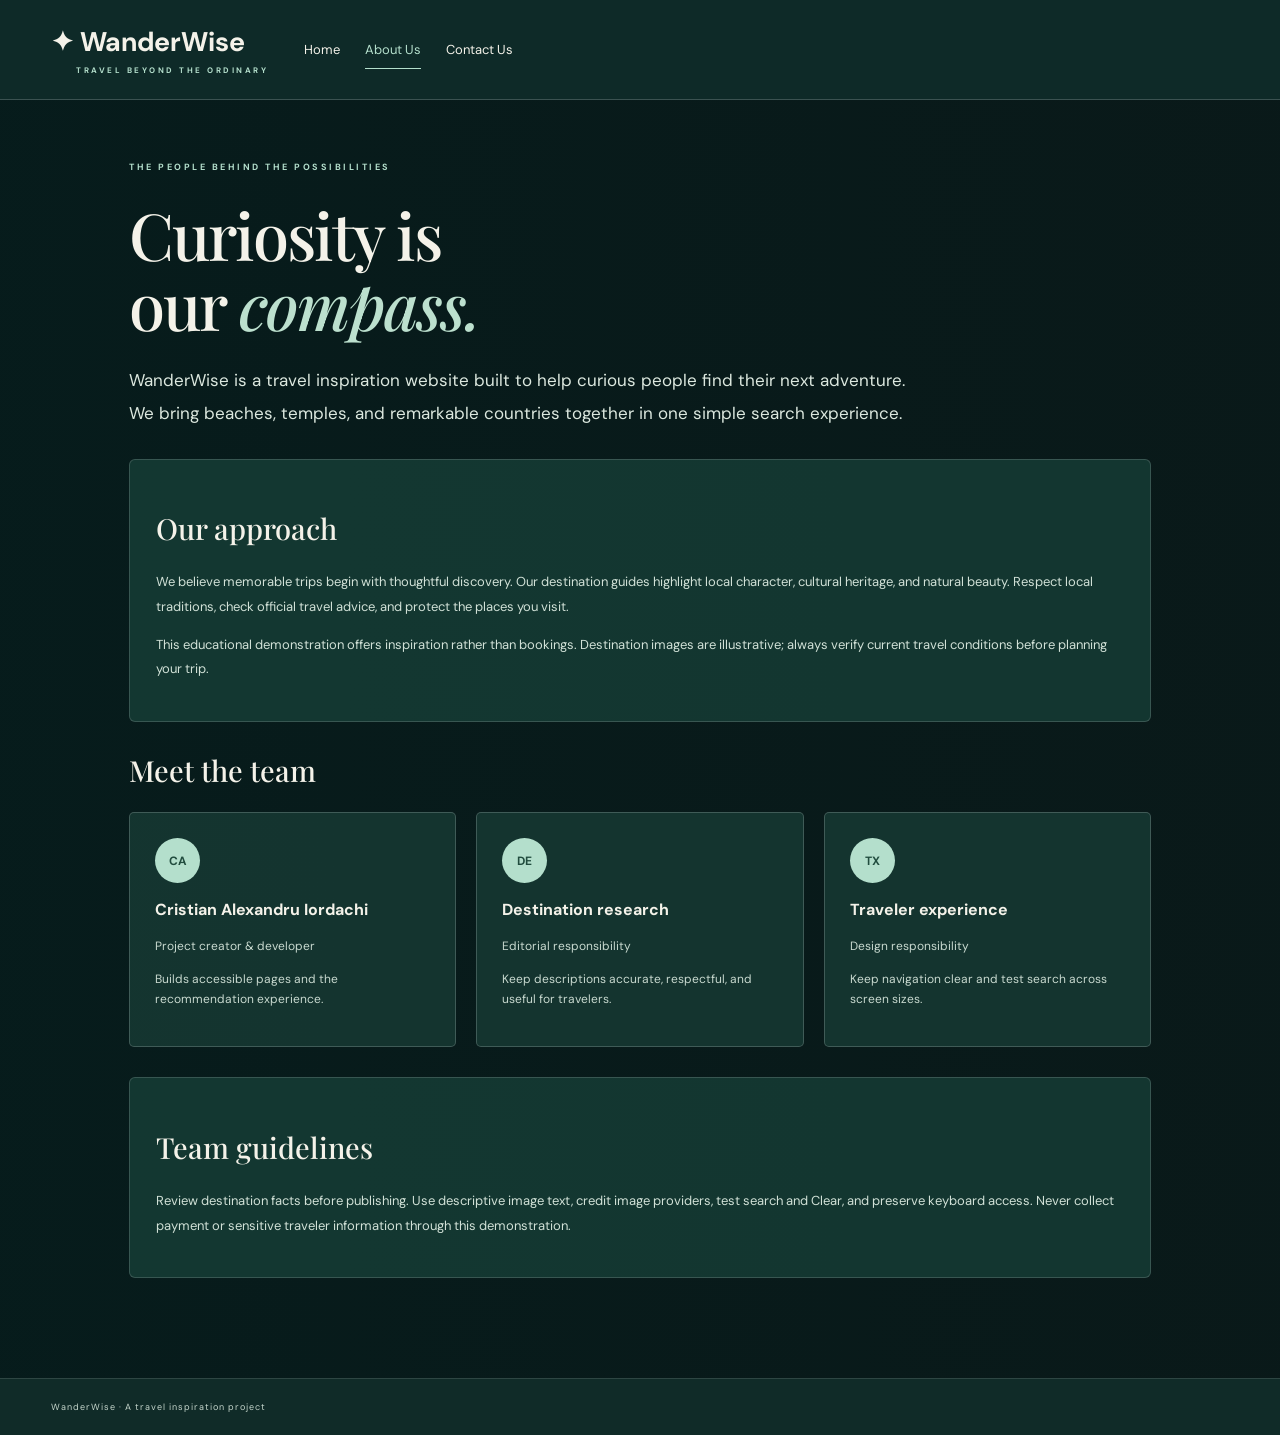
==== about.html @ 12a14944 "Add complete WanderWise travel recommendation website" ====
<!doctype html><html lang="en"><head><meta charset="UTF-8"><meta name="viewport" content="width=device-width,initial-scale=1"><title>About Us | WanderWise</title><link rel="stylesheet" href="styles.css"></head><body><nav aria-label="Main navigation"><a class="brand" href="index.html">✦ WanderWise<span>TRAVEL BEYOND THE ORDINARY</span></a><div class="links"><a href="index.html">Home</a><a aria-current="page" href="about.html">About Us</a><a href="contact.html">Contact Us</a></div></nav><main class="page"><p class="eyebrow">THE PEOPLE BEHIND THE POSSIBILITIES</p><h1>Curiosity is<br>our <em>compass.</em></h1><p class="lead">WanderWise is a travel inspiration website built to help curious people find their next adventure. We bring beaches, temples, and remarkable countries together in one simple search experience.</p><section class="glass"><h2>Our approach</h2><p>We believe memorable trips begin with thoughtful discovery. Our destination guides highlight local character, cultural heritage, and natural beauty. Respect local traditions, check official travel advice, and protect the places you visit.</p><p>This educational demonstration offers inspiration rather than bookings. Destination images are illustrative; always verify current travel conditions before planning your trip.</p></section><h2>Meet the team</h2><div class="team"><article><span class="avatar">CA</span><h3>Cristian Alexandru Iordachi</h3><p>Project creator & developer</p><p>Builds accessible pages and the recommendation experience.</p></article><article><span class="avatar">DE</span><h3>Destination research</h3><p>Editorial responsibility</p><p>Keep descriptions accurate, respectful, and useful for travelers.</p></article><article><span class="avatar">TX</span><h3>Traveler experience</h3><p>Design responsibility</p><p>Keep navigation clear and test search across screen sizes.</p></article></div><section class="glass"><h2>Team guidelines</h2><p>Review destination facts before publishing. Use descriptive image text, credit image providers, test search and Clear, and preserve keyboard access. Never collect payment or sensitive traveler information through this demonstration.</p></section></main><footer>WanderWise · A travel inspiration project</footer></body></html>
---- styles.css ----
@import url('https://fonts.googleapis.com/css2?family=DM+Sans:wght@400;500;600;700&family=Playfair+Display:ital,wght@0,500;0,600;1,500&display=swap');
:root{color-scheme:dark;--cream:#f4f2e9;--mint:#b4dfcc;--ink:#132e2b}*{box-sizing:border-box}html{scroll-behavior:smooth}body{margin:0;color:var(--cream);font-family:'DM Sans',sans-serif;background:linear-gradient(90deg,rgba(5,29,29,.88),rgba(5,29,29,.65)),url('https://images.unsplash.com/photo-1476514525535-07fb3b4ae5f1?auto=format&fit=crop&w=2000&q=85') center/cover fixed;min-height:100vh}a{color:inherit}nav{min-height:100px;padding:22px 4%;display:flex;align-items:center;gap:36px;border-bottom:1px solid #ffffff30;background:#102d2bd9}.brand{text-decoration:none;font-size:27px;font-weight:700;white-space:nowrap}.brand span{display:block;font-size:8px;letter-spacing:2.5px;margin:6px 0 0 25px;color:var(--mint)}.links{display:flex;gap:25px;white-space:nowrap}.links a{text-decoration:none;font-size:13px;padding:10px 0}.links a:hover,.links [aria-current]{color:var(--mint);border-bottom:1px solid var(--mint)}#search-form{margin-left:auto;display:flex;padding:5px;border:1px solid #ffffff45;background:#f6f5ed;border-radius:5px;gap:4px}input,textarea,button{font:inherit}#search-form input{width:210px;border:0;background:transparent;color:#203834;outline-offset:1px;padding:8px;font-size:12px}button{cursor:pointer;background:var(--mint);color:#153a31;border:0;border-radius:3px;font-size:12px;font-weight:700;padding:12px 15px}button:hover,.cta:hover{background:#d5f3e4}button.clear{background:transparent;color:#295b4e}button:focus-visible,a:focus-visible,input:focus-visible,textarea:focus-visible{outline:3px solid #eacb7b;outline-offset:4px}.layout{display:grid;grid-template-columns:1.05fr 1fr;min-height:calc(100vh - 150px)}.hero{padding:75px 9% 30px 8%;position:relative;display:flex;align-items:flex-start;flex-direction:column}.eyebrow{font-size:9px;font-weight:700;letter-spacing:2.5px;color:var(--mint);line-height:1.8}h1{font:500 clamp(45px,5.5vw,86px)/1.07 'Playfair Display',Georgia,serif;margin:25px 0;letter-spacing:-2px}h1 em{color:#bce0ce;font-weight:500}h2{font:500 29px/1.25 'Playfair Display',Georgia,serif}h3{font-size:16px}.intro{font-size:14px;line-height:1.9;max-width:390px;color:#e0e7df}.cta{margin-top:22px;background:var(--mint);color:#153a31;text-decoration:none;border-radius:3px;padding:16px 22px;font-size:12px;font-weight:700}.cta span{margin-left:25px}.hero-footer{margin-top:auto;padding-top:55px;display:flex;gap:25px;font-size:8px;letter-spacing:1.2px;color:#c9dbd2}.discovery{background:#0e2826b8;border-left:1px solid #ffffff20;padding:58px 8%;}.discovery h2{max-width:340px}.discovery>p:not(.eyebrow){font-size:12px;color:#c4d4ce;line-height:1.7}.chips{display:flex;flex-wrap:wrap;gap:8px;margin:25px 0}.chips button{background:#ffffff0c;border:1px solid #ffffff35;color:#d5e5dc;font-size:10px;padding:10px}.results{display:grid;gap:18px}.card{background:#f5f3eb;color:#153b33;border-radius:5px;overflow:hidden;box-shadow:0 8px 25px #0002}.card img{width:100%;height:160px;object-fit:cover;display:block}.card-body{padding:14px 18px}.card .tag{font-size:8px;letter-spacing:2px;color:#55746b}.card h3{font:500 22px 'Playfair Display',Georgia,serif;margin:6px 0}.card p{font-size:11px;line-height:1.7;margin:7px 0}.card .time{font-size:10px;border-top:1px solid #d4ded6;padding-top:8px;color:#507166}.empty{padding:25px;border:1px dashed #ffffff50;border-radius:5px;line-height:1.7;font-size:13px}.page{max-width:1150px;margin:auto;padding:50px 5% 70px}.page h1{font-size:65px}.lead{font-size:17px;line-height:1.9;max-width:800px;color:#dce8df}.glass{padding:26px;background:#163c36d9;border:1px solid #ffffff28;border-radius:6px;margin:30px 0}.glass p{font-size:13px;line-height:1.9;color:#d1e1d7}.team{display:grid;grid-template-columns:repeat(3,1fr);gap:20px}.team article{background:#173a34db;border:1px solid #ffffff30;border-radius:5px;padding:25px}.team p{font-size:12px;line-height:1.7;color:#c8d9cf}.avatar{display:grid;place-items:center;width:45px;height:45px;background:var(--mint);color:#214c3e;border-radius:50%;font-size:12px;font-weight:700}.contact-layout{display:grid;grid-template-columns:1fr 1fr;gap:60px}.contact-form{display:flex;flex-direction:column;gap:12px}.contact-form h2{margin-top:0}.contact-form input,.contact-form textarea{background:#fff9;color:#132e2b;border:1px solid #ffffff65;border-radius:3px;padding:12px;width:100%}.contact-form label{font-size:12px}.muted{font-size:12px;line-height:1.8;color:#b9d0c3}footer{padding:22px 4%;font-size:9px;letter-spacing:1px;background:#102b28;border-top:1px solid #ffffff20;color:#c4d5cb;display:flex;justify-content:space-between}.sr-only{position:absolute;width:1px;height:1px;padding:0;overflow:hidden;clip:rect(0,0,0,0);white-space:nowrap} @media(min-width:1500px){.card img{height:190px}}@media(max-width:1100px){nav{flex-wrap:wrap;gap:22px}#search-form{width:100%;margin:0}#search-form input{flex:1}.hero{padding-top:55px}.discovery{padding:40px 7%}}@media(max-width:700px){nav{padding:20px}.brand{font-size:23px}.links{gap:18px}.layout,.contact-layout{grid-template-columns:1fr}.hero{min-height:600px;padding:40px 7%}.hero h1{font-size:62px}.discovery{border-left:0;border-top:1px solid #ffffff30;padding:35px 7%}.team{grid-template-columns:1fr}.page h1{font-size:52px}.contact-layout{gap:0}.contact-layout a{overflow-wrap:anywhere}footer span{display:none}}
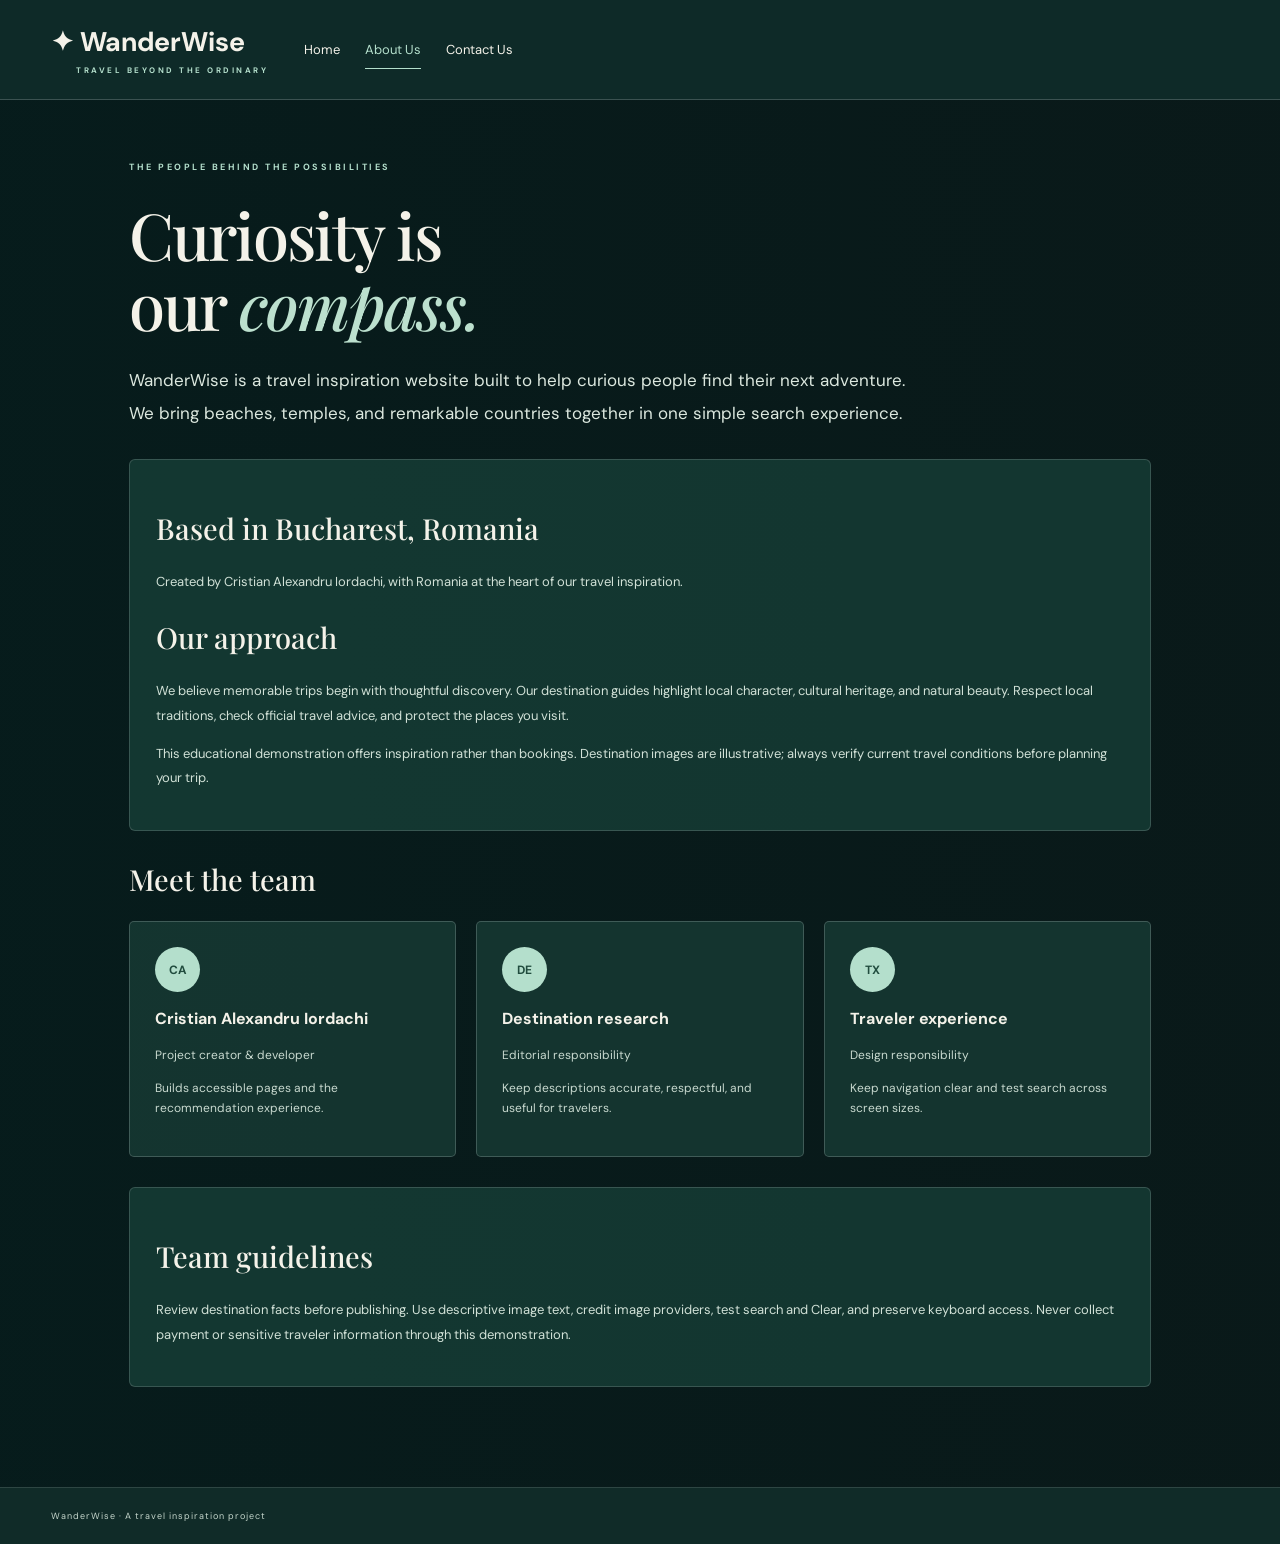
==== commit 5a8b0b42: "Personalize for Romania and feature Galati" ====
--- a/about.html
+++ b/about.html
@@ -1 +1 @@
-<!doctype html><html lang="en"><head><meta charset="UTF-8"><meta name="viewport" content="width=device-width,initial-scale=1"><title>About Us | WanderWise</title><link rel="stylesheet" href="styles.css"></head><body><nav aria-label="Main navigation"><a class="brand" href="index.html">✦ WanderWise<span>TRAVEL BEYOND THE ORDINARY</span></a><div class="links"><a href="index.html">Home</a><a aria-current="page" href="about.html">About Us</a><a href="contact.html">Contact Us</a></div></nav><main class="page"><p class="eyebrow">THE PEOPLE BEHIND THE POSSIBILITIES</p><h1>Curiosity is<br>our <em>compass.</em></h1><p class="lead">WanderWise is a travel inspiration website built to help curious people find their next adventure. We bring beaches, temples, and remarkable countries together in one simple search experience.</p><section class="glass"><h2>Our approach</h2><p>We believe memorable trips begin with thoughtful discovery. Our destination guides highlight local character, cultural heritage, and natural beauty. Respect local traditions, check official travel advice, and protect the places you visit.</p><p>This educational demonstration offers inspiration rather than bookings. Destination images are illustrative; always verify current travel conditions before planning your trip.</p></section><h2>Meet the team</h2><div class="team"><article><span class="avatar">CA</span><h3>Cristian Alexandru Iordachi</h3><p>Project creator & developer</p><p>Builds accessible pages and the recommendation experience.</p></article><article><span class="avatar">DE</span><h3>Destination research</h3><p>Editorial responsibility</p><p>Keep descriptions accurate, respectful, and useful for travelers.</p></article><article><span class="avatar">TX</span><h3>Traveler experience</h3><p>Design responsibility</p><p>Keep navigation clear and test search across screen sizes.</p></article></div><section class="glass"><h2>Team guidelines</h2><p>Review destination facts before publishing. Use descriptive image text, credit image providers, test search and Clear, and preserve keyboard access. Never collect payment or sensitive traveler information through this demonstration.</p></section></main><footer>WanderWise · A travel inspiration project</footer></body></html>
+<!doctype html><html lang="en"><head><meta charset="UTF-8"><meta name="viewport" content="width=device-width,initial-scale=1"><title>About Us | WanderWise</title><link rel="stylesheet" href="styles.css"></head><body><nav aria-label="Main navigation"><a class="brand" href="index.html">✦ WanderWise<span>TRAVEL BEYOND THE ORDINARY</span></a><div class="links"><a href="index.html">Home</a><a aria-current="page" href="about.html">About Us</a><a href="contact.html">Contact Us</a></div></nav><main class="page"><p class="eyebrow">THE PEOPLE BEHIND THE POSSIBILITIES</p><h1>Curiosity is<br>our <em>compass.</em></h1><p class="lead">WanderWise is a travel inspiration website built to help curious people find their next adventure. We bring beaches, temples, and remarkable countries together in one simple search experience.</p><section class="glass"><h2>Based in Bucharest, Romania</h2><p>Created by Cristian Alexandru Iordachi, with Romania at the heart of our travel inspiration.</p><h2>Our approach</h2><p>We believe memorable trips begin with thoughtful discovery. Our destination guides highlight local character, cultural heritage, and natural beauty. Respect local traditions, check official travel advice, and protect the places you visit.</p><p>This educational demonstration offers inspiration rather than bookings. Destination images are illustrative; always verify current travel conditions before planning your trip.</p></section><h2>Meet the team</h2><div class="team"><article><span class="avatar">CA</span><h3>Cristian Alexandru Iordachi</h3><p>Project creator & developer</p><p>Builds accessible pages and the recommendation experience.</p></article><article><span class="avatar">DE</span><h3>Destination research</h3><p>Editorial responsibility</p><p>Keep descriptions accurate, respectful, and useful for travelers.</p></article><article><span class="avatar">TX</span><h3>Traveler experience</h3><p>Design responsibility</p><p>Keep navigation clear and test search across screen sizes.</p></article></div><section class="glass"><h2>Team guidelines</h2><p>Review destination facts before publishing. Use descriptive image text, credit image providers, test search and Clear, and preserve keyboard access. Never collect payment or sensitive traveler information through this demonstration.</p></section></main><footer>WanderWise · A travel inspiration project</footer></body></html>
